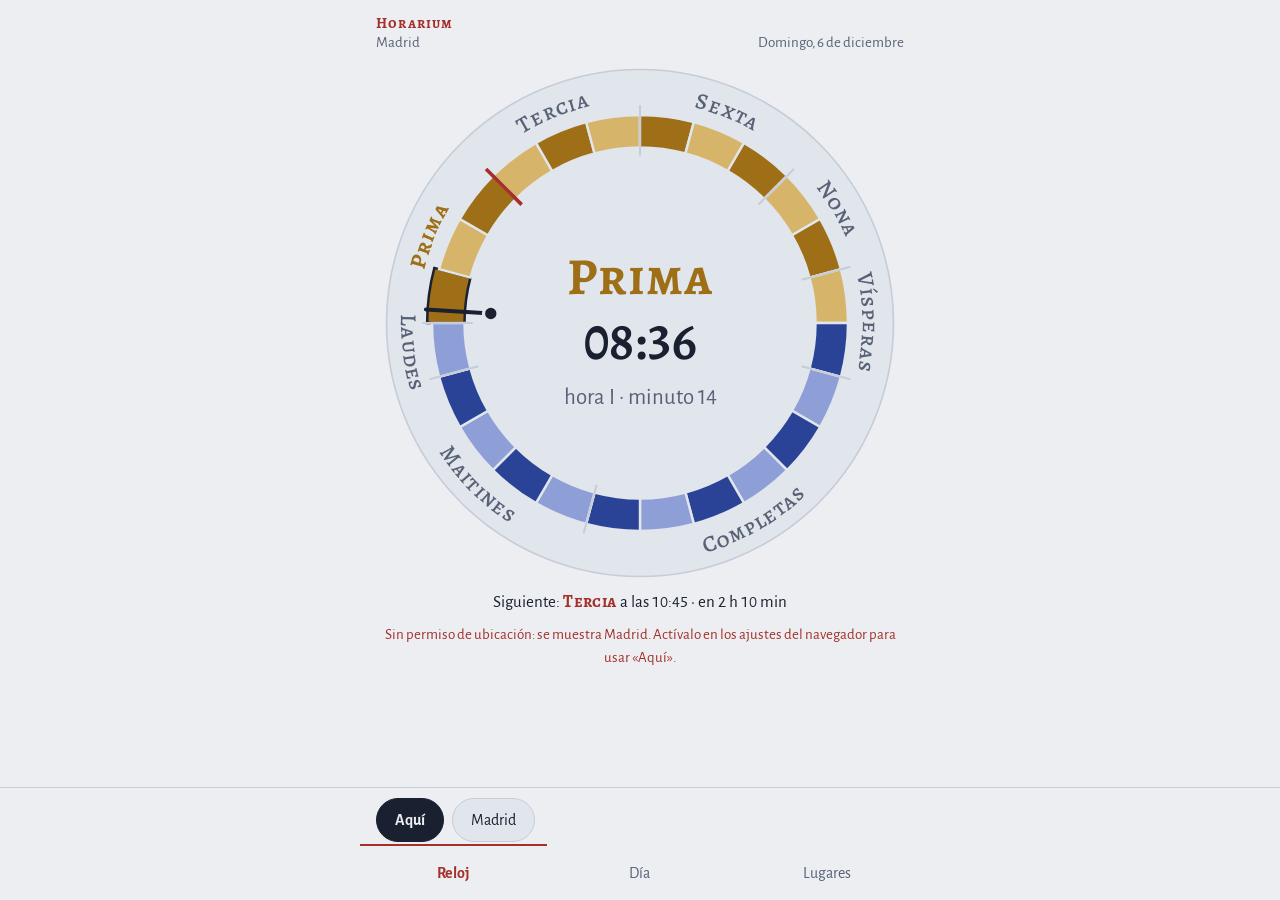
==== index.html @ 0918ef8d "Horarium v1: esfera natural, oficios, GPS y lugares, PWA sin red" ====
<!doctype html>
<html lang="es">
<head>
<meta charset="utf-8">
<meta name="viewport" content="width=device-width,initial-scale=1,viewport-fit=cover">
<title>Horarium · Tu hora natural</title>
<meta name="description" content="Tu hora natural: las horas temporales y los oficios de los monjes, aquí y ahora.">
<meta name="theme-color" content="#ECEEF2" media="(prefers-color-scheme: light)">
<meta name="theme-color" content="#0D121E" media="(prefers-color-scheme: dark)">
<link rel="manifest" href="manifest.webmanifest">
<link rel="icon" href="icons/icon.svg" type="image/svg+xml">
<link rel="apple-touch-icon" href="icons/icon-180.png">
<link rel="stylesheet" href="style.css">
<script type="module" src="app.js"></script>
</head>
<body>
<header class="bar">
  <div class="id">
    <p class="brand">Horarium</p>
    <p class="where" id="where">&nbsp;</p>
  </div>
  <p class="date" id="date">&nbsp;</p>
</header>

<main>
  <section id="v-reloj" class="view">
    <svg id="dial" class="dial" viewBox="0 0 320 320" role="img" aria-label="Reloj de horas temporales"></svg>
    <p class="next" id="next">&nbsp;</p>
    <p class="msg" id="msg" hidden></p>
  </section>

  <section id="v-dia" class="view" hidden>
    <h2 id="day-title">Hoy</h2>
    <dl class="facts">
      <div><dt>Luz</dt><dd id="f-light">—</dd></div>
      <div class="f-day"><dt>Hora de día</dt><dd id="f-day">—</dd></div>
      <div class="f-night"><dt>Hora de noche</dt><dd id="f-night">—</dd></div>
    </dl>
    <h2>Horario</h2>
    <ol class="hours" id="hours"></ol>
    <h2>En 24 horas de reloj</h2>
    <svg id="dial24" class="dial small" viewBox="0 0 320 320" role="img" aria-label="Horas temporales sobre las 24 horas de reloj"></svg>
    <h2>A lo largo del año</h2>
    <p class="legend"><span><i class="sw"></i>Hora de día</span><span><i class="sw n"></i>Hora de noche</span><span><i class="sw r"></i>Hora de reloj</span></p>
    <svg id="year" class="chart" viewBox="0 0 420 240" role="img" aria-label="Duración de las horas temporales a lo largo del año"></svg>
    <p class="note" id="chart-cap">&nbsp;</p>
  </section>

  <section id="v-lugares" class="view" hidden>
    <h2>Aquí</h2>
    <p class="note" id="geo-status"></p>
    <button class="wide" id="use-here">Usar mi ubicación</button>

    <h2>Buscar ciudad</h2>
    <form id="search-form" class="row">
      <input id="q" type="search" placeholder="Sevilla, Oslo, Roma…" autocomplete="off" enterkeyhint="search" aria-label="Ciudad">
      <button type="submit">Buscar</button>
    </form>
    <p class="err" id="search-err" hidden></p>
    <ul class="places" id="results"></ul>

    <h2>Guardar dónde estoy</h2>
    <form id="save-form" class="row">
      <input id="save-name" placeholder="Casa, el pueblo…" autocomplete="off" aria-label="Nombre del sitio">
      <button type="submit" id="save-here">Guardar</button>
    </form>

    <h2>Lugares</h2>
    <ul class="places" id="saved"></ul>
  </section>
</main>

<div class="toast" id="toast" hidden><span id="toast-text"></span><button id="toast-undo">Deshacer</button></div>

<nav class="dock">
  <div class="chips" id="chips"></div>
  <div class="tabs">
    <button data-v="reloj">Reloj</button>
    <button data-v="dia">Día</button>
    <button data-v="lugares">Lugares</button>
  </div>
</nav>
</body>
</html>
---- style.css ----
/* Horarium. Oro = día, lapislázuli = noche, rojo de rúbrica para la marca y el oficio siguiente. */

@font-face { font-family: "Alegreya"; src: url(fonts/alegreya.woff2) format("woff2"); font-weight: 400 900; font-display: swap; }
@font-face { font-family: "Alegreya SC"; src: url(fonts/alegreya-sc-500.woff2) format("woff2"); font-weight: 500; font-display: swap; }
@font-face { font-family: "Alegreya SC"; src: url(fonts/alegreya-sc-700.woff2) format("woff2"); font-weight: 700; font-display: swap; }
@font-face { font-family: "Alegreya Sans"; src: url(fonts/alegreya-sans-400.woff2) format("woff2"); font-weight: 400; font-display: swap; }
@font-face { font-family: "Alegreya Sans"; src: url(fonts/alegreya-sans-700.woff2) format("woff2"); font-weight: 700; font-display: swap; }

:root {
  --bg: #ECEEF2; --surface: #E1E5EC; --ink: #19202F; --muted: #586276; --rule: #C6CDD9;
  --gold: #9E6F16; --gold-2: #D6B46A; --lapis: #2A4396; --lapis-2: #8E9FD7; --rubric: #A3302A;
  --f-display: "Alegreya", Georgia, serif;
  --f-sc: "Alegreya SC", "Alegreya", Georgia, serif;
  --f-body: "Alegreya Sans", "Segoe UI", system-ui, sans-serif;
  --dock: 124px;
  color-scheme: light;
}
@media (prefers-color-scheme: dark) {
  :root {
    --bg: #0D121E; --surface: #161D2F; --ink: #E7E4DA; --muted: #9BA3B5; --rule: #283149;
    --gold: #DBAF52; --gold-2: #7A6026; --lapis: #7A8FDE; --lapis-2: #2D3C73; --rubric: #E5806F;
    color-scheme: dark;
  }
}

*, *::before, *::after { box-sizing: border-box; }
html { -webkit-text-size-adjust: 100%; }
body {
  margin: 0; background: var(--bg); color: var(--ink);
  font: 16px/1.5 var(--f-body);
  padding-bottom: calc(var(--dock) + env(safe-area-inset-bottom, 0px));
}
[hidden] { display: none !important; }
p { margin: 0; }

/* Cabecera: para leer, no para tocar */
.bar {
  display: flex; justify-content: space-between; align-items: flex-end; gap: 12px;
  max-width: 560px; margin: 0 auto;
  padding: calc(14px + env(safe-area-inset-top, 0px)) 16px 4px;
}
.id { min-width: 0; }
.brand { font: 700 15px/1.2 var(--f-sc); letter-spacing: .08em; color: var(--rubric); }
.where, .date { font-size: 15px; color: var(--muted); }
.where { white-space: nowrap; overflow: hidden; text-overflow: ellipsis; font-variant-numeric: lining-nums tabular-nums; }
.date { text-align: right; flex: none; }

main { max-width: 560px; margin: 0 auto; padding: 0 16px; }

/* Reloj */
.dial { display: block; width: 100%; height: auto; margin: 4px auto 0; max-width: min(100%, calc(100svh - 250px), 520px); }
.dial.small { max-width: 340px; }
.next { text-align: center; font-size: 17px; margin-top: 6px; font-variant-numeric: lining-nums tabular-nums; }
.next b { font-family: var(--f-sc); font-weight: 700; color: var(--rubric); letter-spacing: .02em; }
.msg { text-align: center; color: var(--rubric); font-size: 15px; margin-top: 10px; }

.face { fill: var(--surface); stroke: var(--rule); stroke-width: 1; }
.seg { stroke: var(--surface); stroke-width: 1.5; }
.seg.d0 { fill: var(--gold); } .seg.d1 { fill: var(--gold-2); }
.seg.n0 { fill: var(--lapis); } .seg.n1 { fill: var(--lapis-2); }
.seg.now { stroke: var(--ink); stroke-width: 1.5; }
.o-lab { fill: var(--muted); font: 500 14px var(--f-sc); letter-spacing: .05em; }
.o-lab.cur { fill: var(--lapis); font-weight: 700; }
.o-lab.cur.day { fill: var(--gold); }
.o-sep { stroke: var(--rule); stroke-width: 1.25; }
.o-sep.next { stroke: var(--rubric); stroke-width: 2.25; }
.hand { stroke: var(--ink); stroke-width: 2.5; stroke-linecap: round; }
.hand-dot { fill: var(--ink); stroke: var(--surface); stroke-width: 2; }
.c-office { font: 700 32px var(--f-sc); letter-spacing: .02em; text-anchor: middle; fill: var(--lapis); }
.c-office.day { fill: var(--gold); }
.c-office.small { font-size: 22px; }
.c-time { font: 600 34px var(--f-display); text-anchor: middle; fill: var(--ink); font-variant-numeric: lining-nums tabular-nums; }
.c-sub { font: 400 14px var(--f-body); text-anchor: middle; fill: var(--muted); font-variant-numeric: lining-nums; }

/* Esfera de 24 h */
.d-civ { fill: none; stroke: var(--rule); stroke-width: 1; }
.d-tick { stroke: var(--muted); stroke-width: 1; }
.d-tick.major { stroke: var(--ink); stroke-width: 1.5; }
.d-lab { fill: var(--muted); font: 400 13px var(--f-body); text-anchor: middle; dominant-baseline: central; }
.d-lab.major { fill: var(--ink); font-weight: 700; }
#dial24 .seg { stroke: var(--bg); }
#dial24 .hand-dot { stroke: var(--bg); }
.can { fill: var(--ink); }
.can.next { fill: var(--rubric); }
.c-civ { fill: var(--ink); font: 600 30px var(--f-display); text-anchor: middle; dominant-baseline: central; font-variant-numeric: lining-nums tabular-nums; }

/* Día */
h2 {
  font: 700 15px/1.3 var(--f-sc); letter-spacing: .08em; color: var(--rubric);
  margin: 28px 0 6px; padding-bottom: 8px; border-bottom: 1px solid var(--rule);
}
.view > h2:first-child { margin-top: 16px; }
.facts { display: grid; grid-template-columns: repeat(3, minmax(0, 1fr)); gap: 12px 16px; margin: 12px 0 0; }
.facts > div { min-width: 0; }
.facts dt { font: 500 14px var(--f-sc); letter-spacing: .05em; color: var(--muted); white-space: nowrap; }
.facts .f-day dt::before, .facts .f-night dt::before { content: ""; display: inline-block; width: 7px; height: 7px; transform: rotate(45deg); margin-right: 7px; vertical-align: 2px; background: var(--gold); }
.facts .f-night dt::before { background: var(--lapis); }
.facts dd { margin: 2px 0 0; font: 400 clamp(24px, 6vw, 30px)/1.15 var(--f-display); font-variant-numeric: lining-nums tabular-nums; white-space: nowrap; }
.facts .u { font: 13px var(--f-body); color: var(--muted); margin: 0 4px 0 2px; }
.facts small { display: block; font: 14px var(--f-body); color: var(--muted); }
.hours { list-style: none; margin: 0; padding: 0; }
.hours li { display: flex; justify-content: space-between; align-items: center; gap: 16px; padding: 10px 0; border-bottom: 1px solid var(--rule); }
.hours li.past { opacity: .5; }
.hours .n { font: 700 18px/1.3 var(--f-sc); letter-spacing: .02em; }
.hours .n::before { content: ""; display: inline-block; width: 7px; height: 7px; transform: rotate(45deg); background: var(--lapis); margin-right: 10px; vertical-align: 3px; }
.hours li.k-d .n::before { background: var(--gold); }
.hours .t { font: 400 24px var(--f-display); font-variant-numeric: lining-nums tabular-nums; }
.hours li.next .t { color: var(--rubric); }
.hours li.empty { display: block; color: var(--muted); }
.tag { font: 700 13px var(--f-body); letter-spacing: .04em; color: var(--bg); background: var(--rubric); padding: 1px 8px; border-radius: 999px; margin-left: 8px; vertical-align: 2px; }
.legend { display: flex; flex-wrap: wrap; gap: 4px 18px; font-size: 14px; color: var(--muted); margin: 10px 0 8px; }
.sw { display: inline-block; width: 18px; height: 0; border-top: 2.5px solid var(--gold); vertical-align: middle; margin-right: 6px; }
.sw.n { border-top-color: var(--lapis); }
.sw.r { border-top: 1.5px dashed var(--muted); }
.chart { display: block; width: 100%; height: auto; }
.ax { fill: var(--muted); font: 13px var(--f-body); font-variant-numeric: tabular-nums; }
.ax.e { text-anchor: end; dominant-baseline: central; }
.ax.m { text-anchor: middle; }
.ann { fill: var(--ink); font: 700 13px var(--f-body); text-anchor: middle; }
.gl { stroke: var(--rule); stroke-width: 1; }
.ref { stroke: var(--muted); stroke-width: 1; stroke-dasharray: 3 4; }
.l-day { fill: none; stroke: var(--gold); stroke-width: 2.25; stroke-linejoin: round; }
.l-night { fill: none; stroke: var(--lapis); stroke-width: 2.25; stroke-linejoin: round; }
.today { stroke: var(--ink); stroke-width: 1; opacity: .45; }
.dot-d { fill: var(--gold); stroke: var(--bg); stroke-width: 1.5; }
.dot-n { fill: var(--lapis); stroke: var(--bg); stroke-width: 1.5; }
.note { color: var(--muted); font-size: 15px; margin-top: 10px; }
.err { color: var(--rubric); font-size: 15px; margin-top: 8px; }

/* Lugares */
button { font: 500 16px var(--f-body); color: var(--bg); background: var(--ink); border: 0; border-radius: 8px; padding: 0 18px; min-height: 48px; cursor: pointer; }
button:disabled { opacity: .4; cursor: default; }
button.wide { width: 100%; min-height: 56px; margin-top: 12px; }
:focus-visible { outline: 2px solid var(--lapis); outline-offset: 2px; }
.row { display: flex; gap: 8px; margin-top: 12px; }
input { flex: 1; min-width: 0; font: 16px var(--f-body); color: var(--ink); background: var(--surface); border: 1px solid var(--rule); border-radius: 8px; padding: 0 12px; min-height: 48px; }
.places { list-style: none; margin: 8px 0 0; padding: 0; }
.places li { display: flex; gap: 8px; align-items: stretch; border-bottom: 1px solid var(--rule); }
.places li.empty { color: var(--muted); padding: 12px 0; display: block; }
.pick { flex: 1; min-width: 0; display: flex; flex-direction: column; align-items: flex-start; justify-content: center; text-align: left; background: none; color: var(--ink); border-radius: 0; padding: 8px 0; min-height: 56px; }
.pn { font-size: 17px; font-weight: 700; }
.pc { font-size: 14px; color: var(--muted); font-variant-numeric: lining-nums tabular-nums; }
.del { background: none; color: var(--muted); font-size: 26px; min-width: 48px; padding: 0; }

/* Barra inferior: lo que se toca, al alcance del pulgar */
.dock {
  position: fixed; left: 0; right: 0; bottom: 0; z-index: 2;
  background: var(--bg); border-top: 1px solid var(--rule);
  padding-bottom: env(safe-area-inset-bottom, 0px);
}
.chips { display: flex; gap: 8px; overflow-x: auto; padding: 10px 16px 2px; max-width: 560px; margin: 0 auto; scrollbar-width: none; }
.chip { flex: none; min-height: 44px; border-radius: 22px; padding: 0 18px; background: var(--surface); color: var(--ink); border: 1px solid var(--rule); font-weight: 500; }
.chip.on { background: var(--ink); color: var(--bg); border-color: var(--ink); font-weight: 700; }
.tabs { display: grid; grid-template-columns: repeat(3, 1fr); max-width: 560px; margin: 0 auto; }
.tabs button { background: none; color: var(--muted); border-radius: 0; min-height: 56px; font-weight: 500; border-top: 2px solid transparent; }
.tabs button[aria-current="page"] { color: var(--rubric); font-weight: 700; border-top-color: var(--rubric); }

.toast {
  position: fixed; left: 50%; transform: translateX(-50%); z-index: 3;
  bottom: calc(var(--dock) + 12px + env(safe-area-inset-bottom, 0px));
  display: flex; align-items: center; gap: 12px; max-width: calc(100% - 32px);
  background: var(--ink); color: var(--bg); border-radius: 10px; padding: 6px 6px 6px 16px;
}
.toast button { background: var(--bg); color: var(--ink); min-height: 44px; }
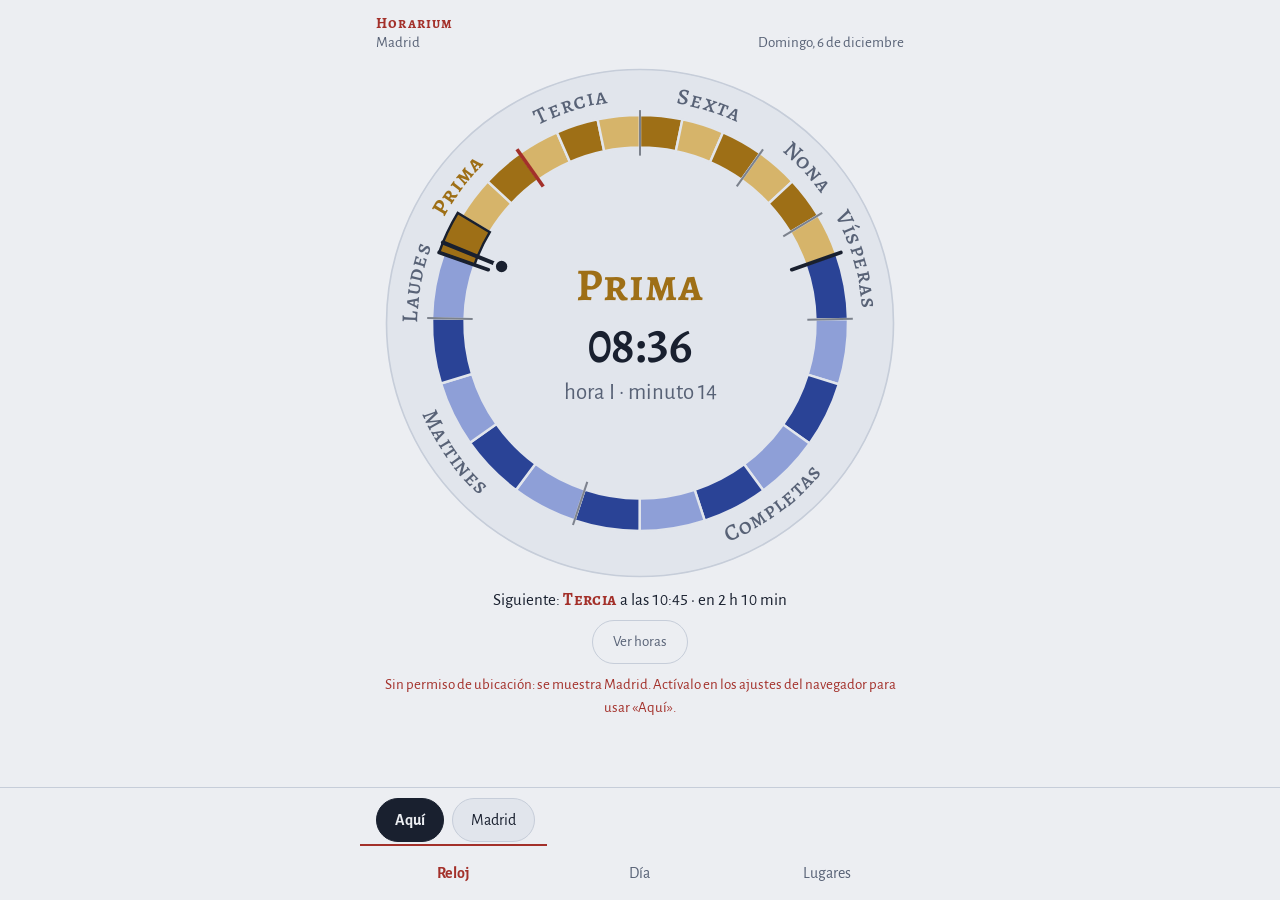
==== commit 1a30e498: "Esfera limpia por defecto: horas bajo el botón «Ver horas» y tocando cada oficio" ====
--- a/index.html
+++ b/index.html
@@ -26,6 +26,7 @@
   <section id="v-reloj" class="view">
     <svg id="dial" class="dial" viewBox="0 0 320 320" role="img" aria-label="Reloj de horas temporales"></svg>
     <p class="next" id="next">&nbsp;</p>
+    <p class="center"><button class="ghost" id="toggle-times" aria-pressed="false">Ver horas</button></p>
     <p class="msg" id="msg" hidden></p>
   </section>
 
@@ -38,8 +39,6 @@
     </dl>
     <h2>Horario</h2>
     <ol class="hours" id="hours"></ol>
-    <h2>En 24 horas de reloj</h2>
-    <svg id="dial24" class="dial small" viewBox="0 0 320 320" role="img" aria-label="Horas temporales sobre las 24 horas de reloj"></svg>
     <h2>A lo largo del año</h2>
     <p class="legend"><span><i class="sw"></i>Hora de día</span><span><i class="sw n"></i>Hora de noche</span><span><i class="sw r"></i>Hora de reloj</span></p>
     <svg id="year" class="chart" viewBox="0 0 420 240" role="img" aria-label="Duración de las horas temporales a lo largo del año"></svg>
--- a/style.css
+++ b/style.css
@@ -50,7 +50,7 @@
 /* Reloj */
 .dial { display: block; width: 100%; height: auto; margin: 4px auto 0; max-width: min(100%, calc(100svh - 250px), 520px); }
 .dial.small { max-width: 340px; }
-.next { text-align: center; font-size: 17px; margin-top: 6px; font-variant-numeric: lining-nums tabular-nums; }
+.next { text-align: center; font-size: 17px; margin-top: 4px; font-variant-numeric: lining-nums tabular-nums; }
 .next b { font-family: var(--f-sc); font-weight: 700; color: var(--rubric); letter-spacing: .02em; }
 .msg { text-align: center; color: var(--rubric); font-size: 15px; margin-top: 10px; }
 
@@ -62,27 +62,25 @@
 .o-lab { fill: var(--muted); font: 500 14px var(--f-sc); letter-spacing: .05em; }
 .o-lab.cur { fill: var(--lapis); font-weight: 700; }
 .o-lab.cur.day { fill: var(--gold); }
-.o-sep { stroke: var(--rule); stroke-width: 1.25; }
-.o-sep.next { stroke: var(--rubric); stroke-width: 2.25; }
+.o-sep { stroke: var(--ink); stroke-opacity: .5; stroke-width: 1.25; }
+.o-sep.next { stroke: var(--rubric); stroke-opacity: 1; stroke-width: 2.25; }
+.t-lab { fill: var(--muted); font: 400 13px var(--f-body); font-variant-numeric: lining-nums tabular-nums; }
+.t-lab.hz { fill: var(--ink); font-weight: 700; }
+.t-lab.next { fill: var(--rubric); font-weight: 700; }
 .hand { stroke: var(--ink); stroke-width: 2.5; stroke-linecap: round; }
 .hand-dot { fill: var(--ink); stroke: var(--surface); stroke-width: 2; }
-.c-office { font: 700 32px var(--f-sc); letter-spacing: .02em; text-anchor: middle; fill: var(--lapis); }
+.c-office { font: 700 28px var(--f-sc); letter-spacing: .02em; text-anchor: middle; fill: var(--lapis); }
 .c-office.day { fill: var(--gold); }
 .c-office.small { font-size: 22px; }
-.c-time { font: 600 34px var(--f-display); text-anchor: middle; fill: var(--ink); font-variant-numeric: lining-nums tabular-nums; }
+.c-time { font: 600 32px var(--f-display); text-anchor: middle; fill: var(--ink); font-variant-numeric: lining-nums tabular-nums; }
 .c-sub { font: 400 14px var(--f-body); text-anchor: middle; fill: var(--muted); font-variant-numeric: lining-nums; }
 
-/* Esfera de 24 h */
-.d-civ { fill: none; stroke: var(--rule); stroke-width: 1; }
-.d-tick { stroke: var(--muted); stroke-width: 1; }
-.d-tick.major { stroke: var(--ink); stroke-width: 1.5; }
-.d-lab { fill: var(--muted); font: 400 13px var(--f-body); text-anchor: middle; dominant-baseline: central; }
-.d-lab.major { fill: var(--ink); font-weight: 700; }
-#dial24 .seg { stroke: var(--bg); }
-#dial24 .hand-dot { stroke: var(--bg); }
-.can { fill: var(--ink); }
-.can.next { fill: var(--rubric); }
-.c-civ { fill: var(--ink); font: 600 30px var(--f-display); text-anchor: middle; dominant-baseline: central; font-variant-numeric: lining-nums tabular-nums; }
+.horizon { stroke: var(--ink); stroke-width: 2.25; stroke-linecap: round; }
+.hit { fill: transparent; pointer-events: all; cursor: pointer; }
+.c-time.small { font-size: 24px; }
+.center { text-align: center; margin-top: 8px; }
+button.ghost { background: none; color: var(--muted); border: 1px solid var(--rule); border-radius: 22px; min-height: 44px; padding: 0 20px; font-size: 15px; }
+button.ghost[aria-pressed="true"] { color: var(--ink); border-color: var(--muted); }
 
 /* Día */
 h2 {
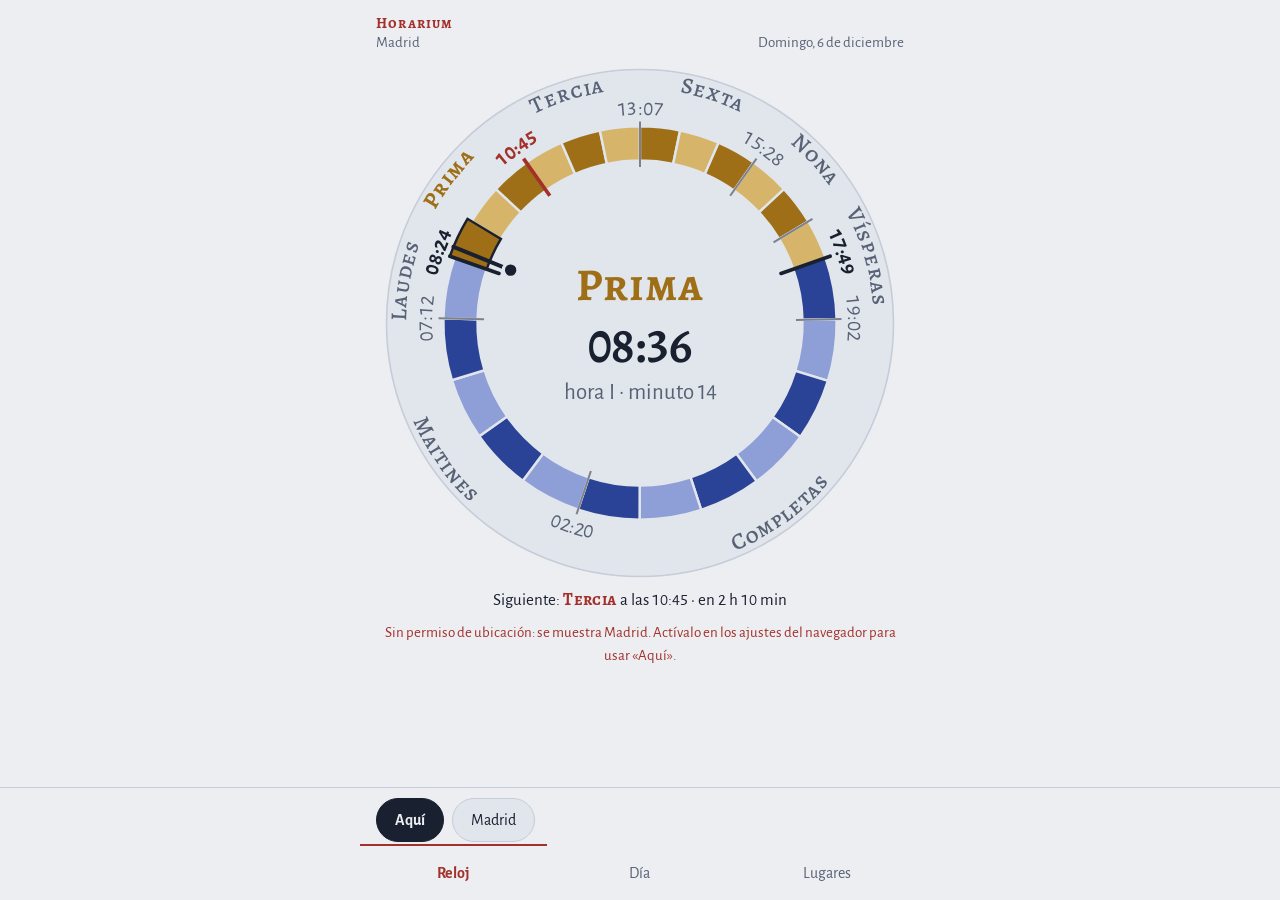
==== commit 24dd4939: "Horas de reloj en la esfera: salida, puesta y cada cambio de oficio" ====
--- a/index.html
+++ b/index.html
@@ -26,7 +26,6 @@
   <section id="v-reloj" class="view">
     <svg id="dial" class="dial" viewBox="0 0 320 320" role="img" aria-label="Reloj de horas temporales"></svg>
     <p class="next" id="next">&nbsp;</p>
-    <p class="center"><button class="ghost" id="toggle-times" aria-pressed="false">Ver horas</button></p>
     <p class="msg" id="msg" hidden></p>
   </section>
 
--- a/style.css
+++ b/style.css
@@ -76,11 +76,6 @@
 .c-sub { font: 400 14px var(--f-body); text-anchor: middle; fill: var(--muted); font-variant-numeric: lining-nums; }
 
 .horizon { stroke: var(--ink); stroke-width: 2.25; stroke-linecap: round; }
-.hit { fill: transparent; pointer-events: all; cursor: pointer; }
-.c-time.small { font-size: 24px; }
-.center { text-align: center; margin-top: 8px; }
-button.ghost { background: none; color: var(--muted); border: 1px solid var(--rule); border-radius: 22px; min-height: 44px; padding: 0 20px; font-size: 15px; }
-button.ghost[aria-pressed="true"] { color: var(--ink); border-color: var(--muted); }
 
 /* Día */
 h2 {
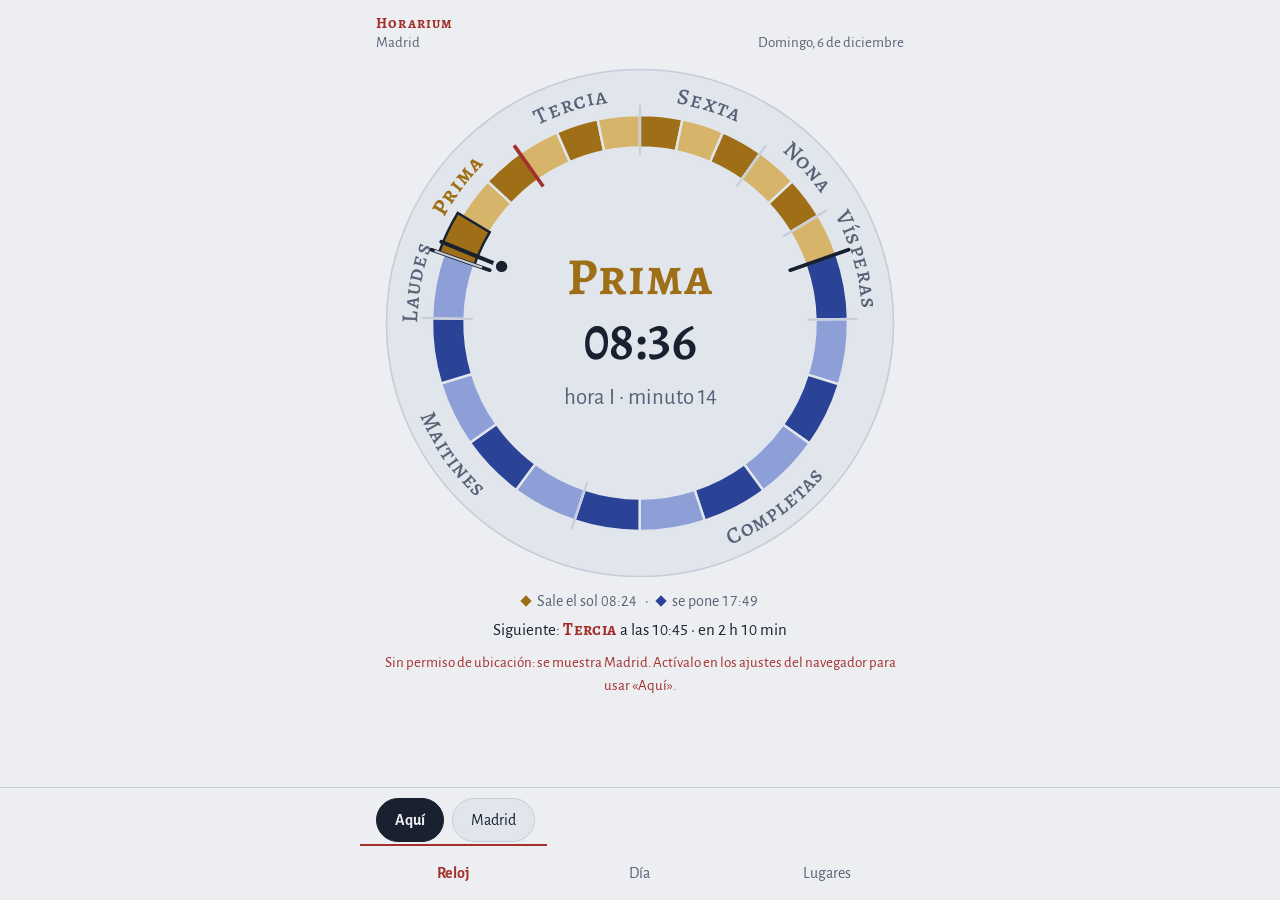
==== commit 7cccb35a: "Esfera proporcional: cada tramo ocupa lo que dura; salida y puesta a la vista" ====
--- a/index.html
+++ b/index.html
@@ -25,6 +25,7 @@
 <main>
   <section id="v-reloj" class="view">
     <svg id="dial" class="dial" viewBox="0 0 320 320" role="img" aria-label="Reloj de horas temporales"></svg>
+    <p class="sun" id="sun">&nbsp;</p>
     <p class="next" id="next">&nbsp;</p>
     <p class="msg" id="msg" hidden></p>
   </section>
--- a/style.css
+++ b/style.css
@@ -62,20 +62,21 @@
 .o-lab { fill: var(--muted); font: 500 14px var(--f-sc); letter-spacing: .05em; }
 .o-lab.cur { fill: var(--lapis); font-weight: 700; }
 .o-lab.cur.day { fill: var(--gold); }
-.o-sep { stroke: var(--ink); stroke-opacity: .5; stroke-width: 1.25; }
-.o-sep.next { stroke: var(--rubric); stroke-opacity: 1; stroke-width: 2.25; }
-.t-lab { fill: var(--muted); font: 400 13px var(--f-body); font-variant-numeric: lining-nums tabular-nums; }
-.t-lab.hz { fill: var(--ink); font-weight: 700; }
-.t-lab.next { fill: var(--rubric); font-weight: 700; }
+.o-sep { stroke: var(--rule); stroke-width: 1.25; }
+.o-sep.next { stroke: var(--rubric); stroke-width: 2.25; }
 .hand { stroke: var(--ink); stroke-width: 2.5; stroke-linecap: round; }
 .hand-dot { fill: var(--ink); stroke: var(--surface); stroke-width: 2; }
-.c-office { font: 700 28px var(--f-sc); letter-spacing: .02em; text-anchor: middle; fill: var(--lapis); }
+.c-office { font: 700 32px var(--f-sc); letter-spacing: .02em; text-anchor: middle; fill: var(--lapis); }
 .c-office.day { fill: var(--gold); }
 .c-office.small { font-size: 22px; }
-.c-time { font: 600 32px var(--f-display); text-anchor: middle; fill: var(--ink); font-variant-numeric: lining-nums tabular-nums; }
+.c-time { font: 600 34px var(--f-display); text-anchor: middle; fill: var(--ink); font-variant-numeric: lining-nums tabular-nums; }
 .c-sub { font: 400 14px var(--f-body); text-anchor: middle; fill: var(--muted); font-variant-numeric: lining-nums; }
 
 .horizon { stroke: var(--ink); stroke-width: 2.25; stroke-linecap: round; }
+.sun { text-align: center; font-size: 16px; color: var(--muted); margin-top: 6px; font-variant-numeric: lining-nums tabular-nums; }
+.sun .sep { margin: 0 8px; }
+.sun .sw-d, .sun .sw-n { display: inline-block; width: 8px; height: 8px; transform: rotate(45deg); margin-right: 7px; vertical-align: 1px; background: var(--gold); }
+.sun .sw-n { background: var(--lapis); }
 
 /* Día */
 h2 {
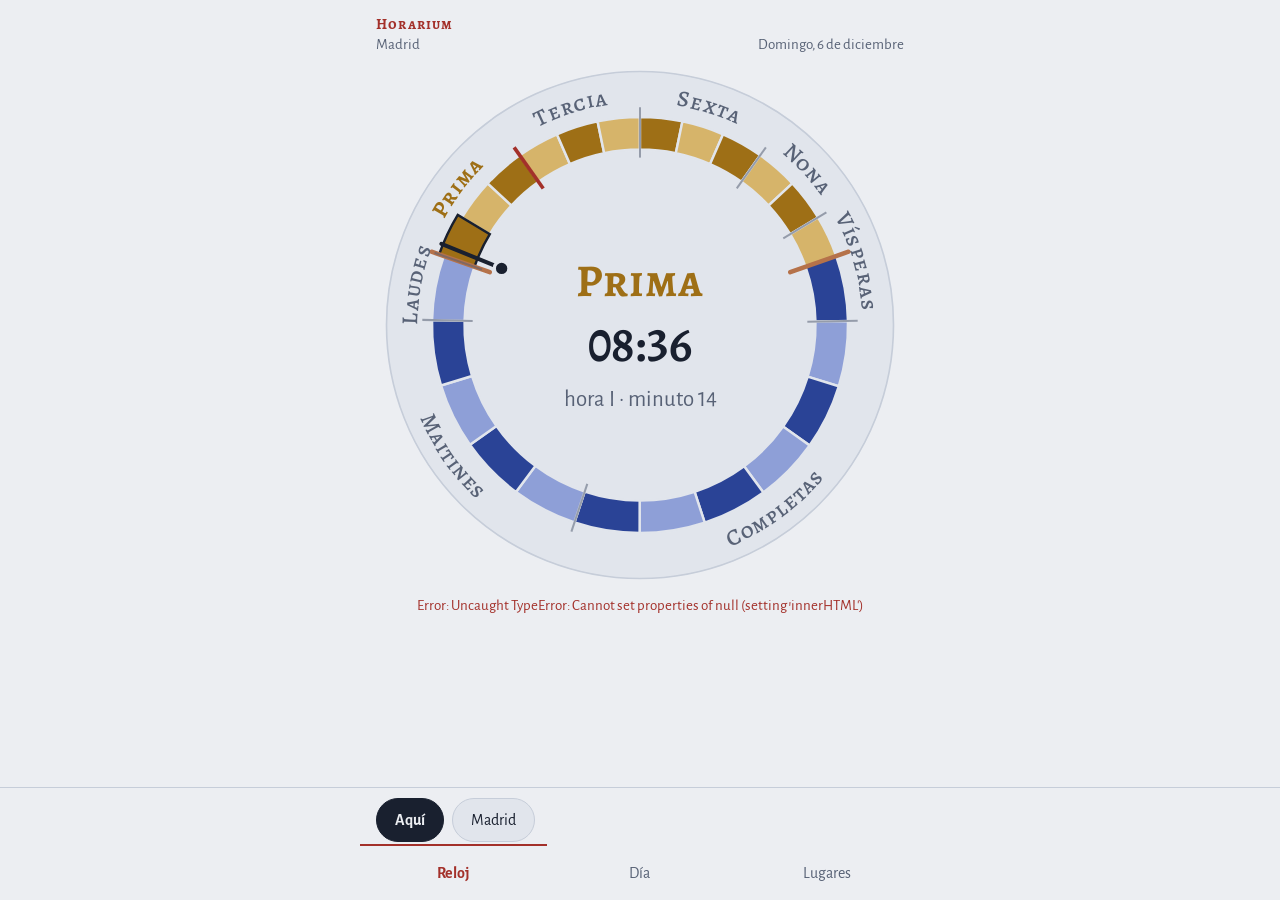
==== commit 012fde32: "Lema «Tu hora natural» al pasar por la marca; cursiva real; conceptos de logo" ====
--- a/index.html
+++ b/index.html
@@ -16,7 +16,7 @@
 <body>
 <header class="bar">
   <div class="id">
-    <p class="brand">Horarium</p>
+    <p class="brand" tabindex="0">Horarium<span class="motto">Tu hora natural</span></p>
     <p class="where" id="where">&nbsp;</p>
   </div>
   <p class="date" id="date">&nbsp;</p>
@@ -25,8 +25,6 @@
 <main>
   <section id="v-reloj" class="view">
     <svg id="dial" class="dial" viewBox="0 0 320 320" role="img" aria-label="Reloj de horas temporales"></svg>
-    <p class="sun" id="sun">&nbsp;</p>
-    <p class="next" id="next">&nbsp;</p>
     <p class="msg" id="msg" hidden></p>
   </section>
 
--- a/style.css
+++ b/style.css
@@ -1,6 +1,7 @@
 /* Horarium. Oro = día, lapislázuli = noche, rojo de rúbrica para la marca y el oficio siguiente. */
 
 @font-face { font-family: "Alegreya"; src: url(fonts/alegreya.woff2) format("woff2"); font-weight: 400 900; font-display: swap; }
+@font-face { font-family: "Alegreya"; src: url(fonts/alegreya-italic.woff2) format("woff2"); font-weight: 400 900; font-style: italic; font-display: swap; }
 @font-face { font-family: "Alegreya SC"; src: url(fonts/alegreya-sc-500.woff2) format("woff2"); font-weight: 500; font-display: swap; }
 @font-face { font-family: "Alegreya SC"; src: url(fonts/alegreya-sc-700.woff2) format("woff2"); font-weight: 700; font-display: swap; }
 @font-face { font-family: "Alegreya Sans"; src: url(fonts/alegreya-sans-400.woff2) format("woff2"); font-weight: 400; font-display: swap; }
@@ -8,6 +9,8 @@
 
 :root {
   --bg: #ECEEF2; --surface: #E1E5EC; --ink: #19202F; --muted: #586276; --rule: #C6CDD9;
+  --on-d0: #FFFFFF; --on-d1: #19202F; --on-n0: #FFFFFF; --on-n1: #19202F;
+  --sun: #B5724A;
   --gold: #9E6F16; --gold-2: #D6B46A; --lapis: #2A4396; --lapis-2: #8E9FD7; --rubric: #A3302A;
   --f-display: "Alegreya", Georgia, serif;
   --f-sc: "Alegreya SC", "Alegreya", Georgia, serif;
@@ -18,6 +21,8 @@
 @media (prefers-color-scheme: dark) {
   :root {
     --bg: #0D121E; --surface: #161D2F; --ink: #E7E4DA; --muted: #9BA3B5; --rule: #283149;
+    --on-d0: #0D121E; --on-d1: #E7E4DA; --on-n0: #0D121E; --on-n1: #E7E4DA;
+    --sun: #CF9672;
     --gold: #DBAF52; --gold-2: #7A6026; --lapis: #7A8FDE; --lapis-2: #2D3C73; --rubric: #E5806F;
     color-scheme: dark;
   }
@@ -40,7 +45,11 @@
   padding: calc(14px + env(safe-area-inset-top, 0px)) 16px 4px;
 }
 .id { min-width: 0; }
-.brand { font: 700 15px/1.2 var(--f-sc); letter-spacing: .08em; color: var(--rubric); }
+.brand { font: 700 15px/1.2 var(--f-sc); letter-spacing: .08em; color: var(--rubric); cursor: default; outline: none; }
+/* El lema aparece al pasar por encima (o al tocar) de la marca. */
+.motto { font: italic 400 15px var(--f-display); letter-spacing: .01em; color: var(--muted); margin-left: 10px; opacity: 0; transition: opacity .3s ease; }
+.brand:hover .motto, .brand:focus .motto { opacity: 1; }
+@media (prefers-reduced-motion: reduce) { .motto { transition: none; } }
 .where, .date { font-size: 15px; color: var(--muted); }
 .where { white-space: nowrap; overflow: hidden; text-overflow: ellipsis; font-variant-numeric: lining-nums tabular-nums; }
 .date { text-align: right; flex: none; }
@@ -50,33 +59,33 @@
 /* Reloj */
 .dial { display: block; width: 100%; height: auto; margin: 4px auto 0; max-width: min(100%, calc(100svh - 250px), 520px); }
 .dial.small { max-width: 340px; }
-.next { text-align: center; font-size: 17px; margin-top: 4px; font-variant-numeric: lining-nums tabular-nums; }
-.next b { font-family: var(--f-sc); font-weight: 700; color: var(--rubric); letter-spacing: .02em; }
 .msg { text-align: center; color: var(--rubric); font-size: 15px; margin-top: 10px; }
 
 .face { fill: var(--surface); stroke: var(--rule); stroke-width: 1; }
 .seg { stroke: var(--surface); stroke-width: 1.5; }
 .seg.d0 { fill: var(--gold); } .seg.d1 { fill: var(--gold-2); }
 .seg.n0 { fill: var(--lapis); } .seg.n1 { fill: var(--lapis-2); }
-.seg.now { stroke: var(--ink); stroke-width: 1.5; }
+.seg.now, .seg.peek { stroke: var(--ink); stroke-width: 1.5; }
+.edge-peek { stroke: var(--muted); stroke-width: 2.25; stroke-linecap: round; pointer-events: none; }
 .o-lab { fill: var(--muted); font: 500 14px var(--f-sc); letter-spacing: .05em; }
 .o-lab.cur { fill: var(--lapis); font-weight: 700; }
 .o-lab.cur.day { fill: var(--gold); }
-.o-sep { stroke: var(--rule); stroke-width: 1.25; }
-.o-sep.next { stroke: var(--rubric); stroke-width: 2.25; }
+.o-sep { stroke: var(--muted); stroke-opacity: .55; stroke-width: 1.25; }
+.o-sep.next { stroke: var(--rubric); stroke-opacity: 1; stroke-width: 2.25; }
 .hand { stroke: var(--ink); stroke-width: 2.5; stroke-linecap: round; }
 .hand-dot { fill: var(--ink); stroke: var(--surface); stroke-width: 2; }
-.c-office { font: 700 32px var(--f-sc); letter-spacing: .02em; text-anchor: middle; fill: var(--lapis); }
+.c-office { font: 700 28px var(--f-sc); letter-spacing: .02em; text-anchor: middle; fill: var(--lapis); }
 .c-office.day { fill: var(--gold); }
 .c-office.small { font-size: 22px; }
-.c-time { font: 600 34px var(--f-display); text-anchor: middle; fill: var(--ink); font-variant-numeric: lining-nums tabular-nums; }
+.c-time { font: 600 32px var(--f-display); text-anchor: middle; fill: var(--ink); font-variant-numeric: lining-nums tabular-nums; }
 .c-sub { font: 400 14px var(--f-body); text-anchor: middle; fill: var(--muted); font-variant-numeric: lining-nums; }
 
-.horizon { stroke: var(--ink); stroke-width: 2.25; stroke-linecap: round; }
-.sun { text-align: center; font-size: 16px; color: var(--muted); margin-top: 6px; font-variant-numeric: lining-nums tabular-nums; }
-.sun .sep { margin: 0 8px; }
-.sun .sw-d, .sun .sw-n { display: inline-block; width: 8px; height: 8px; transform: rotate(45deg); margin-right: 7px; vertical-align: 1px; background: var(--gold); }
-.sun .sw-n { background: var(--lapis); }
+.horizon { stroke: var(--sun); stroke-width: 2.75; stroke-linecap: round; }
+.hit { fill: transparent; pointer-events: all; cursor: pointer; }
+.rn { font: 600 11px var(--f-display); letter-spacing: .03em; text-anchor: middle; dominant-baseline: central; pointer-events: none; }
+.rn.d0 { fill: var(--on-d0); } .rn.d1 { fill: var(--on-d1); }
+.rn.n0 { fill: var(--on-n0); } .rn.n1 { fill: var(--on-n1); }
+.c-time.small { font-size: 24px; }
 
 /* Día */
 h2 {
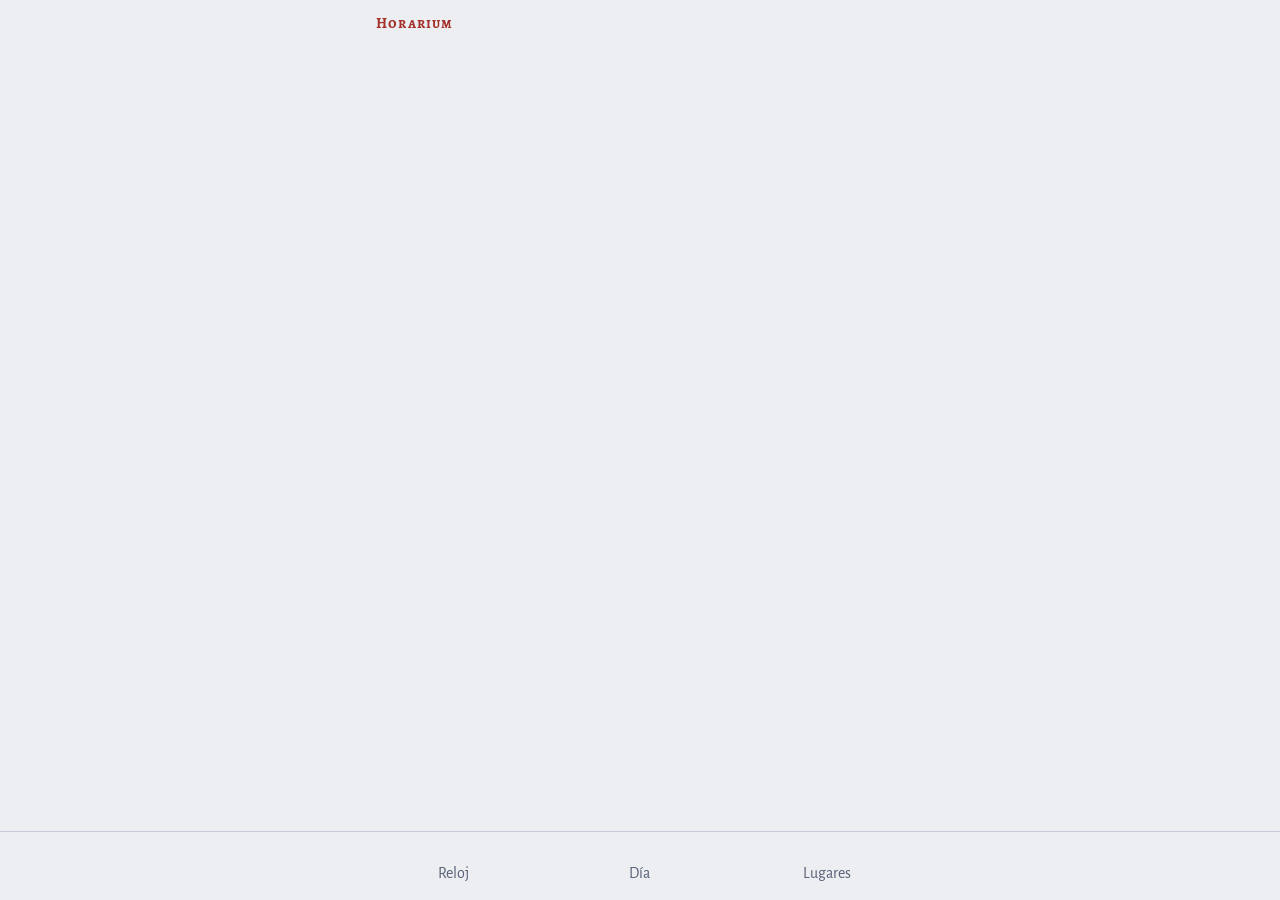
==== commit eac37579: "Fuera la línea «Siguiente» y el botón «Ver horas»: todo se consulta en la esfera" ====
--- a/index.html
+++ b/index.html
@@ -16,7 +16,7 @@
 <body>
 <header class="bar">
   <div class="id">
-    <p class="brand" tabindex="0">Horarium<span class="motto">Tu hora natural</span></p>
+    <p class="brand">Horarium</p>
     <p class="where" id="where">&nbsp;</p>
   </div>
   <p class="date" id="date">&nbsp;</p>
--- a/style.css
+++ b/style.css
@@ -1,7 +1,6 @@
 /* Horarium. Oro = día, lapislázuli = noche, rojo de rúbrica para la marca y el oficio siguiente. */
 
 @font-face { font-family: "Alegreya"; src: url(fonts/alegreya.woff2) format("woff2"); font-weight: 400 900; font-display: swap; }
-@font-face { font-family: "Alegreya"; src: url(fonts/alegreya-italic.woff2) format("woff2"); font-weight: 400 900; font-style: italic; font-display: swap; }
 @font-face { font-family: "Alegreya SC"; src: url(fonts/alegreya-sc-500.woff2) format("woff2"); font-weight: 500; font-display: swap; }
 @font-face { font-family: "Alegreya SC"; src: url(fonts/alegreya-sc-700.woff2) format("woff2"); font-weight: 700; font-display: swap; }
 @font-face { font-family: "Alegreya Sans"; src: url(fonts/alegreya-sans-400.woff2) format("woff2"); font-weight: 400; font-display: swap; }
@@ -45,11 +44,7 @@
   padding: calc(14px + env(safe-area-inset-top, 0px)) 16px 4px;
 }
 .id { min-width: 0; }
-.brand { font: 700 15px/1.2 var(--f-sc); letter-spacing: .08em; color: var(--rubric); cursor: default; outline: none; }
-/* El lema aparece al pasar por encima (o al tocar) de la marca. */
-.motto { font: italic 400 15px var(--f-display); letter-spacing: .01em; color: var(--muted); margin-left: 10px; opacity: 0; transition: opacity .3s ease; }
-.brand:hover .motto, .brand:focus .motto { opacity: 1; }
-@media (prefers-reduced-motion: reduce) { .motto { transition: none; } }
+.brand { font: 700 15px/1.2 var(--f-sc); letter-spacing: .08em; color: var(--rubric); }
 .where, .date { font-size: 15px; color: var(--muted); }
 .where { white-space: nowrap; overflow: hidden; text-overflow: ellipsis; font-variant-numeric: lining-nums tabular-nums; }
 .date { text-align: right; flex: none; }
@@ -66,11 +61,11 @@
 .seg.d0 { fill: var(--gold); } .seg.d1 { fill: var(--gold-2); }
 .seg.n0 { fill: var(--lapis); } .seg.n1 { fill: var(--lapis-2); }
 .seg.now, .seg.peek { stroke: var(--ink); stroke-width: 1.5; }
-.edge-peek { stroke: var(--muted); stroke-width: 2.25; stroke-linecap: round; pointer-events: none; }
+.edge-peek { stroke: var(--ink); stroke-width: 2.75; stroke-linecap: round; pointer-events: none; }
 .o-lab { fill: var(--muted); font: 500 14px var(--f-sc); letter-spacing: .05em; }
 .o-lab.cur { fill: var(--lapis); font-weight: 700; }
 .o-lab.cur.day { fill: var(--gold); }
-.o-sep { stroke: var(--muted); stroke-opacity: .55; stroke-width: 1.25; }
+.o-sep { stroke: var(--ink); stroke-opacity: .5; stroke-width: 1.25; }
 .o-sep.next { stroke: var(--rubric); stroke-opacity: 1; stroke-width: 2.25; }
 .hand { stroke: var(--ink); stroke-width: 2.5; stroke-linecap: round; }
 .hand-dot { fill: var(--ink); stroke: var(--surface); stroke-width: 2; }
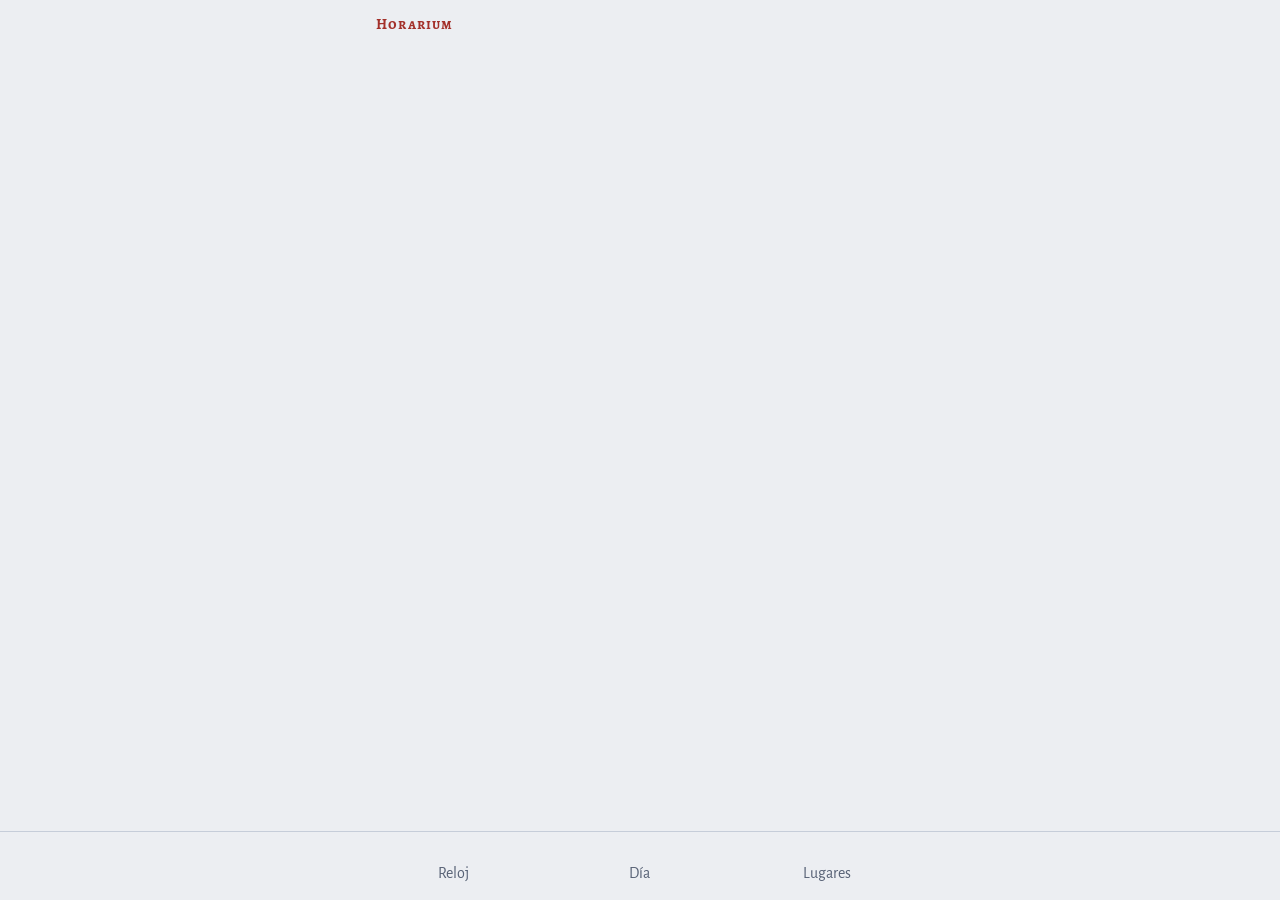
==== commit 7199bafb: "Tema según el sol del lugar (claro de día, oscuro de noche) y botón discreto para fijarlo" ====
--- a/index.html
+++ b/index.html
@@ -16,10 +16,13 @@
 <body>
 <header class="bar">
   <div class="id">
-    <p class="brand">Horarium</p>
+    <p class="brand" tabindex="0">Horarium<span class="motto">Tu hora natural</span></p>
     <p class="where" id="where">&nbsp;</p>
   </div>
-  <p class="date" id="date">&nbsp;</p>
+  <div class="right">
+    <p class="date" id="date">&nbsp;</p>
+    <button class="theme" id="theme" aria-label="Tema"></button>
+  </div>
 </header>
 
 <main>
--- a/style.css
+++ b/style.css
@@ -1,6 +1,7 @@
 /* Horarium. Oro = día, lapislázuli = noche, rojo de rúbrica para la marca y el oficio siguiente. */
 
 @font-face { font-family: "Alegreya"; src: url(fonts/alegreya.woff2) format("woff2"); font-weight: 400 900; font-display: swap; }
+@font-face { font-family: "Alegreya"; src: url(fonts/alegreya-italic.woff2) format("woff2"); font-weight: 400 900; font-style: italic; font-display: swap; }
 @font-face { font-family: "Alegreya SC"; src: url(fonts/alegreya-sc-500.woff2) format("woff2"); font-weight: 500; font-display: swap; }
 @font-face { font-family: "Alegreya SC"; src: url(fonts/alegreya-sc-700.woff2) format("woff2"); font-weight: 700; font-display: swap; }
 @font-face { font-family: "Alegreya Sans"; src: url(fonts/alegreya-sans-400.woff2) format("woff2"); font-weight: 400; font-display: swap; }
@@ -17,14 +18,23 @@
   --dock: 124px;
   color-scheme: light;
 }
+/* Tema: la app pone data-theme en <html> (por defecto, oscuro cuando el sol del lugar está puesto).
+   Sin JavaScript manda la preferencia del sistema. */
 @media (prefers-color-scheme: dark) {
-  :root {
+  :root:not([data-theme="light"]) {
     --bg: #0D121E; --surface: #161D2F; --ink: #E7E4DA; --muted: #9BA3B5; --rule: #283149;
     --on-d0: #0D121E; --on-d1: #E7E4DA; --on-n0: #0D121E; --on-n1: #E7E4DA;
     --sun: #CF9672;
     --gold: #DBAF52; --gold-2: #7A6026; --lapis: #7A8FDE; --lapis-2: #2D3C73; --rubric: #E5806F;
     color-scheme: dark;
   }
+}
+:root[data-theme="dark"] {
+    --bg: #0D121E; --surface: #161D2F; --ink: #E7E4DA; --muted: #9BA3B5; --rule: #283149;
+    --on-d0: #0D121E; --on-d1: #E7E4DA; --on-n0: #0D121E; --on-n1: #E7E4DA;
+    --sun: #CF9672;
+    --gold: #DBAF52; --gold-2: #7A6026; --lapis: #7A8FDE; --lapis-2: #2D3C73; --rubric: #E5806F;
+    color-scheme: dark;
 }
 
 *, *::before, *::after { box-sizing: border-box; }
@@ -44,10 +54,19 @@
   padding: calc(14px + env(safe-area-inset-top, 0px)) 16px 4px;
 }
 .id { min-width: 0; }
-.brand { font: 700 15px/1.2 var(--f-sc); letter-spacing: .08em; color: var(--rubric); }
+.brand { font: 700 15px/1.2 var(--f-sc); letter-spacing: .08em; color: var(--rubric); cursor: default; outline: none; }
+/* El lema aparece al pasar por encima (o al tocar) de la marca. */
+.motto { font: italic 400 15px var(--f-display); letter-spacing: .01em; color: var(--muted); margin-left: 10px; opacity: 0; transition: opacity .3s ease; }
+.brand:hover .motto, .brand:focus .motto { opacity: 1; }
+@media (prefers-reduced-motion: reduce) { .motto { transition: none; } }
 .where, .date { font-size: 15px; color: var(--muted); }
 .where { white-space: nowrap; overflow: hidden; text-overflow: ellipsis; font-variant-numeric: lining-nums tabular-nums; }
-.date { text-align: right; flex: none; }
+.date { text-align: right; }
+.right { display: flex; align-items: center; gap: 2px; flex: none; }
+/* Botón de tema: casi invisible, pero con área de toque suficiente. */
+.theme { background: none; border: 0; padding: 0; min-height: 0; width: 34px; height: 34px; margin: -8px -10px -8px 0; display: grid; place-items: center; color: var(--muted); opacity: .45; cursor: pointer; }
+.theme:hover, .theme:focus-visible { opacity: 1; }
+.theme svg { width: 14px; height: 14px; display: block; }
 
 main { max-width: 560px; margin: 0 auto; padding: 0 16px; }
 
@@ -61,11 +80,11 @@
 .seg.d0 { fill: var(--gold); } .seg.d1 { fill: var(--gold-2); }
 .seg.n0 { fill: var(--lapis); } .seg.n1 { fill: var(--lapis-2); }
 .seg.now, .seg.peek { stroke: var(--ink); stroke-width: 1.5; }
-.edge-peek { stroke: var(--ink); stroke-width: 2.75; stroke-linecap: round; pointer-events: none; }
+.edge-peek { stroke: var(--muted); stroke-width: 2.25; stroke-linecap: round; pointer-events: none; }
 .o-lab { fill: var(--muted); font: 500 14px var(--f-sc); letter-spacing: .05em; }
 .o-lab.cur { fill: var(--lapis); font-weight: 700; }
 .o-lab.cur.day { fill: var(--gold); }
-.o-sep { stroke: var(--ink); stroke-opacity: .5; stroke-width: 1.25; }
+.o-sep { stroke: var(--muted); stroke-opacity: .55; stroke-width: 1.25; }
 .o-sep.next { stroke: var(--rubric); stroke-opacity: 1; stroke-width: 2.25; }
 .hand { stroke: var(--ink); stroke-width: 2.5; stroke-linecap: round; }
 .hand-dot { fill: var(--ink); stroke: var(--surface); stroke-width: 2; }
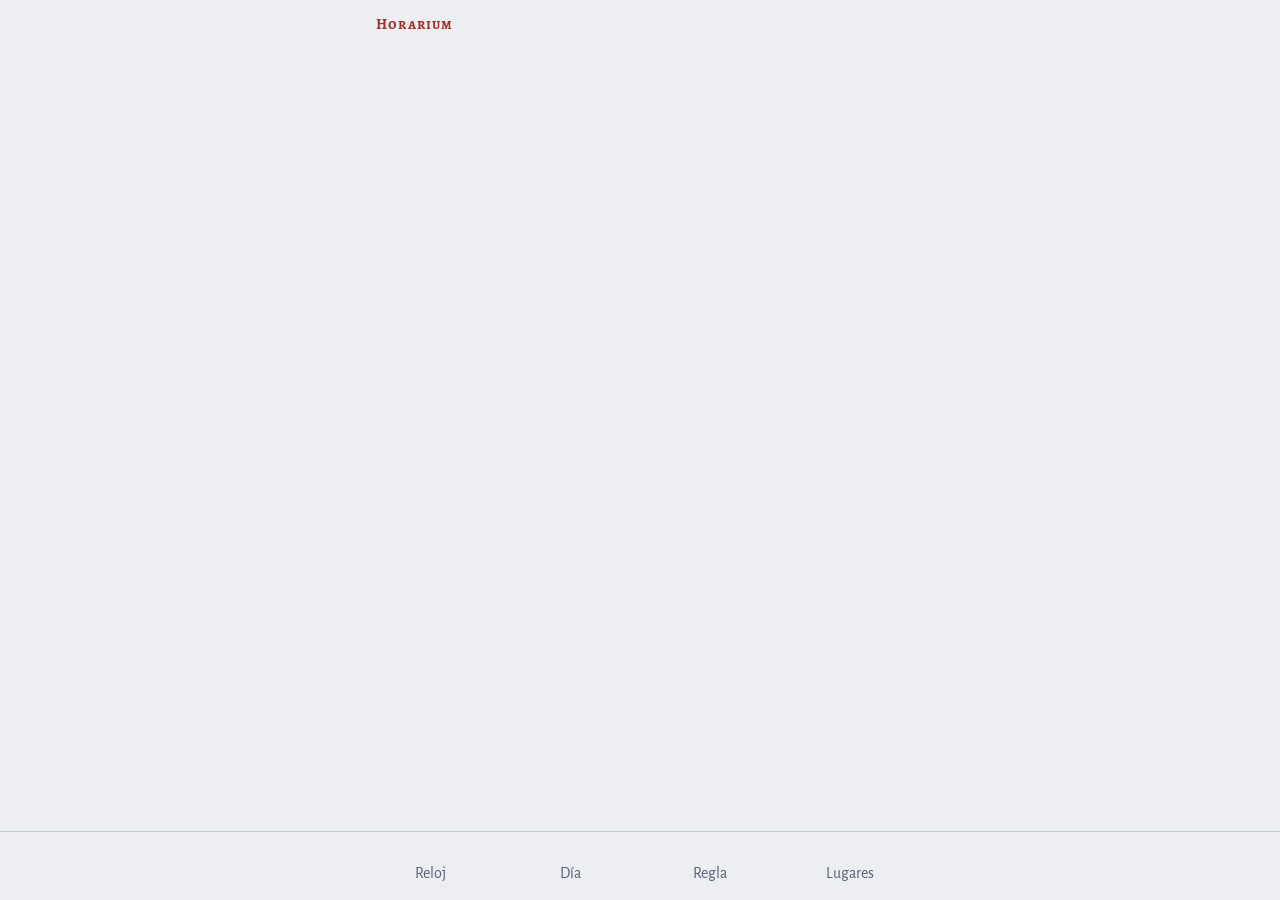
==== commit a3acded5: "Mi regla: el horario de cada uno, con modos, Gym, temporadas y caos Canónico o Mío bajo la esfera; c" ====
--- a/index.html
+++ b/index.html
@@ -28,6 +28,7 @@
 <main>
   <section id="v-reloj" class="view">
     <svg id="dial" class="dial" viewBox="0 0 320 320" role="img" aria-label="Reloj de horas temporales"></svg>
+    <div class="regla-bar" id="regla-bar"></div>
     <p class="msg" id="msg" hidden></p>
   </section>
 
@@ -38,13 +39,15 @@
       <div class="f-day"><dt>Hora de día</dt><dd id="f-day">—</dd></div>
       <div class="f-night"><dt>Hora de noche</dt><dd id="f-night">—</dd></div>
     </dl>
-    <h2>Horario</h2>
+    <h2 id="h-title">Horario</h2>
     <ol class="hours" id="hours"></ol>
     <h2>A lo largo del año</h2>
     <p class="legend"><span><i class="sw"></i>Hora de día</span><span><i class="sw n"></i>Hora de noche</span><span><i class="sw r"></i>Hora de reloj</span></p>
     <svg id="year" class="chart" viewBox="0 0 420 240" role="img" aria-label="Duración de las horas temporales a lo largo del año"></svg>
     <p class="note" id="chart-cap">&nbsp;</p>
   </section>
+
+  <section id="v-regla" class="view" hidden></section>
 
   <section id="v-lugares" class="view" hidden>
     <h2>Aquí</h2>
@@ -77,6 +80,7 @@
   <div class="tabs">
     <button data-v="reloj">Reloj</button>
     <button data-v="dia">Día</button>
+    <button data-v="regla">Regla</button>
     <button data-v="lugares">Lugares</button>
   </div>
 </nav>
--- a/style.css
+++ b/style.css
@@ -100,6 +100,40 @@
 .rn.d0 { fill: var(--on-d0); } .rn.d1 { fill: var(--on-d1); }
 .rn.n0 { fill: var(--on-n0); } .rn.n1 { fill: var(--on-n1); }
 .c-time.small { font-size: 24px; }
+
+/* Bajo la esfera: canónico o mío, y qué toca hoy */
+.regla-bar { display: flex; flex-direction: column; align-items: center; gap: 10px; margin-top: 6px; }
+.seg2 { display: inline-flex; border: 1px solid var(--rule); border-radius: 999px; padding: 2px; background: var(--surface); }
+.seg2 button { background: none; color: var(--muted); min-height: 36px; padding: 0 16px; border-radius: 999px; font-size: 15px; }
+.seg2 button[aria-pressed="true"] { background: var(--ink); color: var(--bg); font-weight: 700; }
+.hoy-row { display: flex; flex-wrap: wrap; justify-content: center; gap: 6px; }
+.hoy-row .chip { min-height: 40px; padding: 0 14px; font-size: 15px; }
+.chip.tog:not(.on), .chip.ask { border-style: dashed; }
+.caos-ask { display: flex; align-items: center; justify-content: center; flex-wrap: wrap; gap: 8px; color: var(--muted); font-size: 15px; }
+.caos-ask input { flex: none; width: auto; min-height: 40px; }
+.today-why { font-size: 14px; color: var(--muted); }
+.link { background: none; color: var(--rubric); min-height: 36px; padding: 0 4px; font-size: 14px; text-decoration: underline; text-underline-offset: 3px; }
+
+/* Regla */
+.modo { border: 1px solid var(--rule); border-radius: 10px; padding: 12px; margin-top: 12px; background: var(--surface); }
+.m-name { width: 100%; font: 700 18px var(--f-sc); letter-spacing: .02em; background: var(--bg); }
+.ofs { list-style: none; margin: 8px 0 0; padding: 0; }
+.ofs li { display: grid; grid-template-columns: 7.2em minmax(0, 1fr) auto auto; gap: 6px; align-items: center; padding: 3px 0; }
+.ofs input { min-height: 44px; background: var(--bg); font-variant-numeric: lining-nums tabular-nums; }
+.mini { min-height: 32px; padding: 0 10px; border-radius: 999px; font-size: 13px; background: none; color: var(--muted); border: 1px dashed var(--rule); }
+.mini.on { background: var(--gold); color: var(--bg); border: 1px solid var(--gold); font-weight: 700; }
+.modo .del { min-width: 40px; }
+.m-btns { display: flex; flex-wrap: wrap; gap: 6px; margin-top: 10px; }
+.ghost { background: none; color: var(--ink); border: 1px solid var(--rule); min-height: 40px; padding: 0 12px; font-size: 15px; }
+.ghost.wide { width: 100%; margin-top: 12px; min-height: 48px; }
+.week { list-style: none; margin: 8px 0 0; padding: 0; }
+.week li { display: grid; grid-template-columns: 6.5em minmax(0, 1fr) auto; gap: 8px; align-items: center; padding: 4px 0; border-bottom: 1px solid var(--rule); }
+.wd { font: 500 15px var(--f-sc); letter-spacing: .04em; color: var(--muted); }
+select { min-width: 0; font: 16px var(--f-body); color: var(--ink); background: var(--bg); border: 1px solid var(--rule); border-radius: 8px; padding: 0 8px; min-height: 44px; }
+.lab { display: flex; align-items: center; gap: 8px; color: var(--muted); font-size: 15px; flex: 1; min-width: 0; }
+.lab input { background: var(--bg); }
+.chk { display: flex; align-items: center; gap: 10px; margin-top: 10px; font-size: 15px; color: var(--muted); }
+.chk input { flex: none; min-height: 0; width: 20px; height: 20px; }
 
 /* Día */
 h2 {
@@ -168,7 +202,7 @@
 .chips { display: flex; gap: 8px; overflow-x: auto; padding: 10px 16px 2px; max-width: 560px; margin: 0 auto; scrollbar-width: none; }
 .chip { flex: none; min-height: 44px; border-radius: 22px; padding: 0 18px; background: var(--surface); color: var(--ink); border: 1px solid var(--rule); font-weight: 500; }
 .chip.on { background: var(--ink); color: var(--bg); border-color: var(--ink); font-weight: 700; }
-.tabs { display: grid; grid-template-columns: repeat(3, 1fr); max-width: 560px; margin: 0 auto; }
+.tabs { display: grid; grid-template-columns: repeat(4, 1fr); max-width: 560px; margin: 0 auto; }
 .tabs button { background: none; color: var(--muted); border-radius: 0; min-height: 56px; font-weight: 500; border-top: 2px solid transparent; }
 .tabs button[aria-current="page"] { color: var(--rubric); font-weight: 700; border-top-color: var(--rubric); }
 
